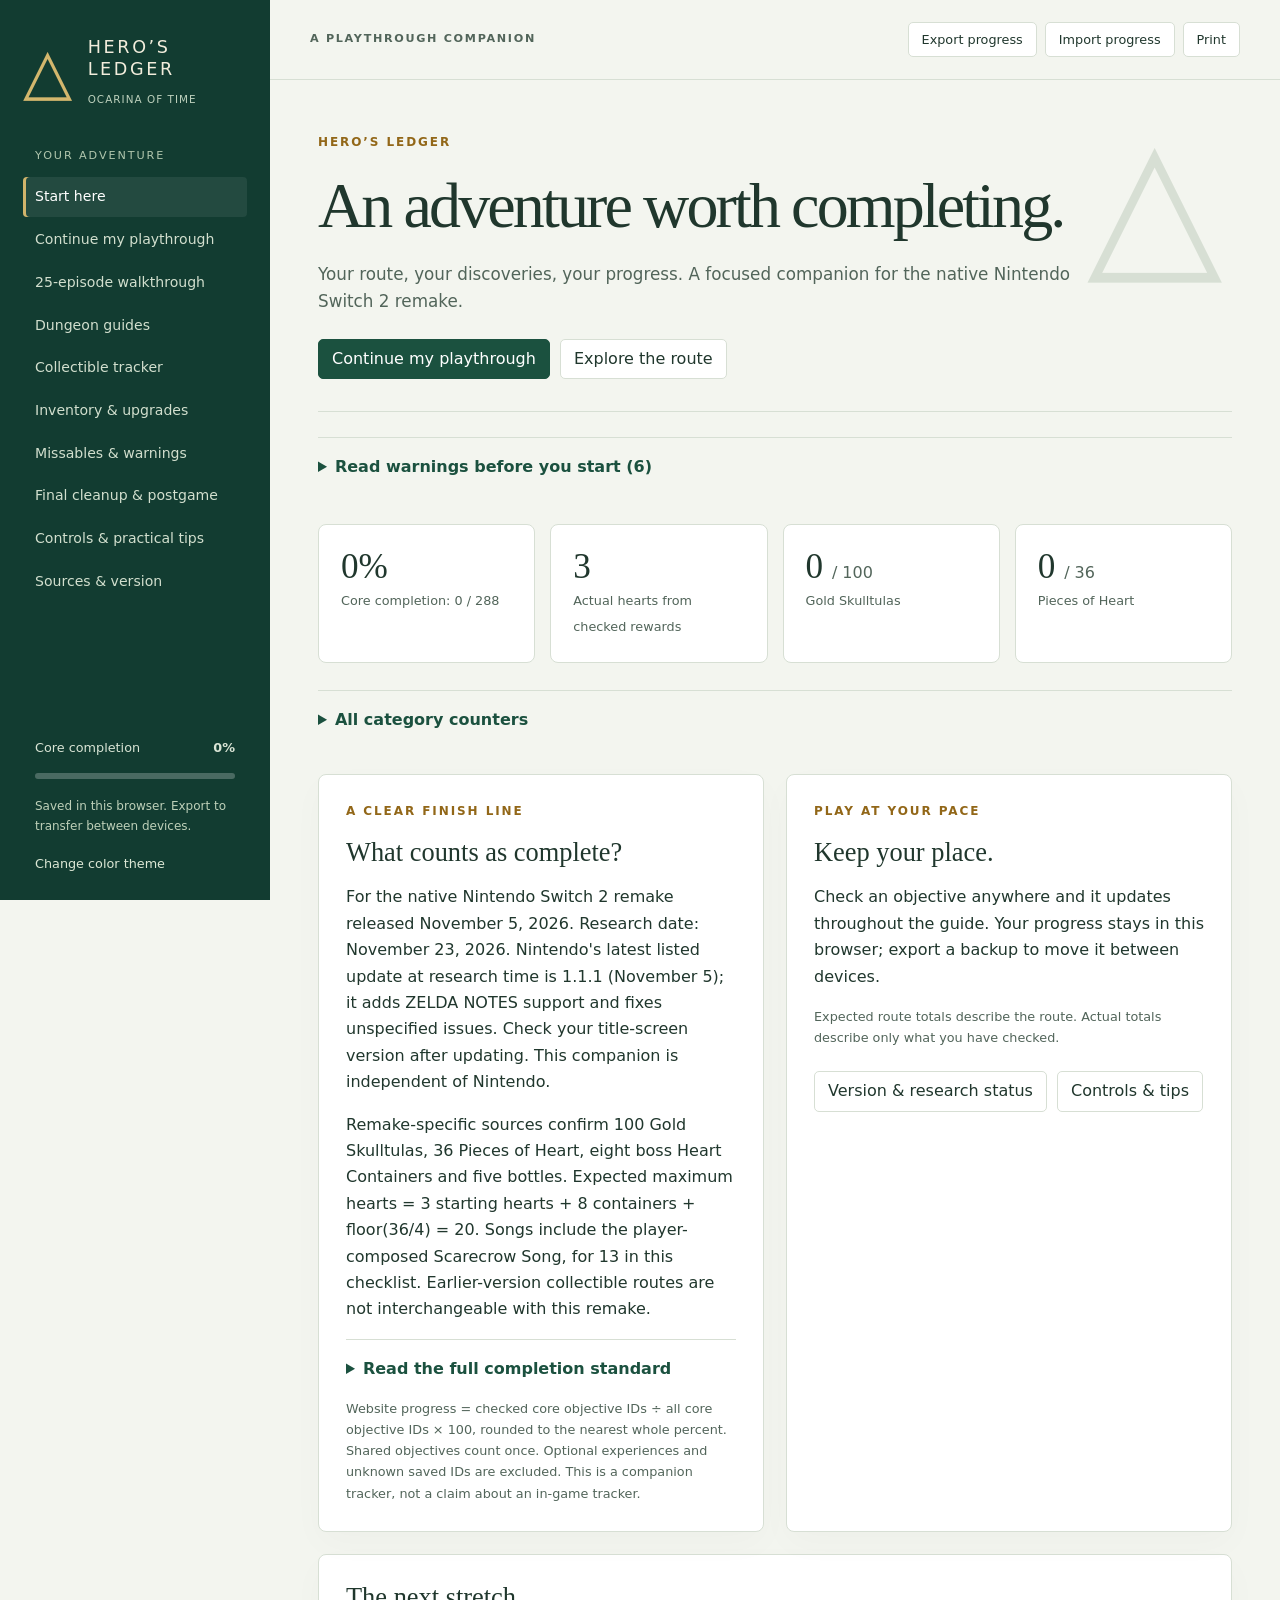
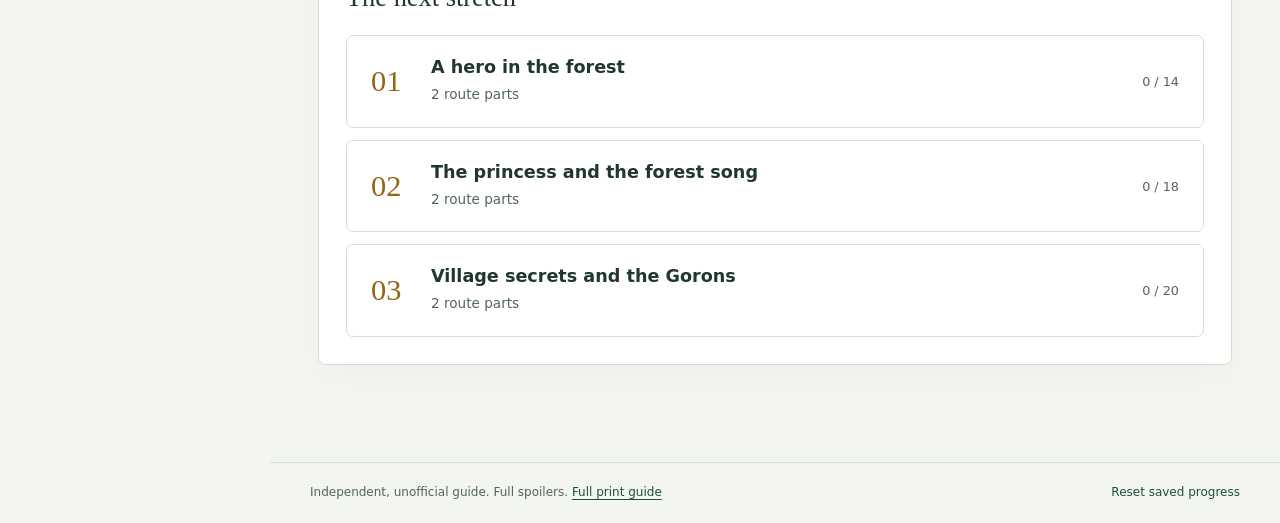
==== site/index.html @ 4633fe80 "initial sendoff" ====
<!doctype html><html lang="en"><head><meta charset="utf-8"><meta name="viewport" content="width=device-width,initial-scale=1"><link rel="icon" href="data:image/svg+xml,%3Csvg xmlns=%27http://www.w3.org/2000/svg%27 viewBox=%270 0 40 40%27%3E%3Crect width=%2740%27 height=%2740%27 rx=%278%27 fill=%27%23123c31%27/%3E%3Cpath d=%27M20 8 34 32H6Z%27 fill=%27%23d3b76d%27/%3E%3C/svg%3E"><meta name="theme-color" content="#123c31"><title>Hero’s Ledger</title><meta name="description" content="A private, browser-saved Ocarina of Time playthrough companion."><link rel="stylesheet" href="./styles.css"><script defer src="./data.js"></script><script defer src="./app.js"></script></head><body><a class="skip" href="#main">Skip to content</a><aside id="sidebar"><a class="brand" href="#start"><span aria-hidden="true">△</span><div>HERO’S<br><b>LEDGER</b><small>OCARINA OF TIME</small></div></a><p class="nav-label">YOUR ADVENTURE</p><nav id="navigation" aria-label="Guide"><a href="#start">Start here</a><a href="#continue">Continue my playthrough</a><a href="#route">25-episode walkthrough</a><a href="#dungeons">Dungeon guides</a><a href="#collectibles">Collectible tracker</a><a href="#inventory">Inventory & upgrades</a><a href="#warnings">Missables & warnings</a><a href="#cleanup">Final cleanup & postgame</a><a href="#controls">Controls & practical tips</a><a href="#sources">Sources & version</a></nav><div class="side-bottom"><div class="progress-label"><span>Core completion</span><strong id="percent">—</strong></div><progress id="progress" value="0" max="100">0%</progress><p class="small">Saved in this browser. Export to transfer between devices.</p><button id="theme">Change color theme</button></div></aside><div class="shell"><header><button id="menu" aria-expanded="false" aria-controls="sidebar">☰ Menu</button><span class="edition">A PLAYTHROUGH COMPANION</span><div class="tools"><button id="export">Export progress</button><button id="import-trigger" type="button">Import progress</button><input id="import" type="file" accept="application/json,.json" hidden><button id="print">Print</button></div></header><div id="notice" role="status" aria-live="polite"></div><main id="main" tabindex="-1"></main><footer><span>Independent, unofficial guide. Full spoilers. <a href="./print.html">Full print guide</a></span><button id="reset" class="text-button">Reset saved progress</button></footer></div></body></html>
---- site/styles.css ----
:root{--bg:#f3f5ef;--panel:#fff;--ink:#20372d;--muted:#52655a;--line:#d7dfd4;--green:#1b513f;--pale:#e7eee3;--gold:#926718;--warning:#fff3d6;color-scheme:light}*{box-sizing:border-box}body{margin:0;background:var(--bg);color:var(--ink);font:16px/1.65 system-ui,-apple-system,"Segoe UI",sans-serif}body.dark{--bg:#14221c;--panel:#1d2d25;--ink:#eef3e9;--muted:#bbccbd;--line:#3b5142;--green:#b9d5ac;--pale:#2a3d2f;--gold:#d4b779;--warning:#463a20;color-scheme:dark}a{color:var(--green);text-underline-offset:3px}button,.button,input,select{font:inherit}button,.button{display:inline-flex;align-items:center;justify-content:center;cursor:pointer;padding:8px 13px;border:1px solid var(--line);border-radius:5px;background:var(--panel);color:var(--ink);text-decoration:none;line-height:1.4}button:hover,.button:hover{background:var(--pale);border-color:var(--green)}:focus-visible{outline:3px solid #bb8c2d;outline-offset:4px}h1,h2,h3,p{margin:0 0 1rem}h1,h2,h3{line-height:1.2}h1,h2{font-family:Georgia,serif;font-weight:400}h1{font-size:clamp(2.5rem,5vw,4.4rem);letter-spacing:-.045em;max-width:850px}h2{font-size:1.9rem}h3{font-size:1.1rem}p:last-child{margin-bottom:0}#sidebar{position:fixed;inset:0 auto 0 0;width:270px;background:#123c31;color:#d9e4d5;padding:34px 23px 24px;overflow:auto;display:flex;flex-direction:column}.brand{display:flex;align-items:center;gap:13px;color:#f2eddc;text-decoration:none;letter-spacing:.15em;line-height:1.25;font-size:1.1rem}.brand>span{font:4rem Georgia;color:#d3b76d}.brand b{font-weight:500}.brand small{display:block;font-size:.65rem;margin-top:12px;letter-spacing:.1em;color:#bed1bd}.nav-label{font-size:.7rem;letter-spacing:.17em;color:#b0c6ad;margin:38px 12px 12px}nav{display:grid;gap:3px}nav a{padding:10px 12px;color:#d2dfce;text-decoration:none;font-size:.88rem;border-radius:4px;line-height:1.4}nav a:hover,nav a.active{background:#ffffff12;color:#fff}nav a.active{box-shadow:inset 3px 0 #d1b46b}.side-bottom{margin-top:auto;padding:30px 12px 0}.side-bottom button{background:none;border:0;color:#dce7d5;padding:0;font-size:.8rem}.side-bottom p{color:#bed0b9;margin:13px 0;font-size:.75rem}.progress-label{display:flex;justify-content:space-between;font-size:.8rem}progress{width:100%;height:6px;appearance:none;border:0;border-radius:6px;overflow:hidden;background:#ffffff20}progress::-webkit-progress-bar{background:#ffffff20}progress::-webkit-progress-value{background:#d3b76d}progress::-moz-progress-bar{background:#d3b76d}.shell{margin-left:270px}header{padding:19px 40px;min-height:80px;border-bottom:1px solid var(--line);display:flex;justify-content:space-between;align-items:center;gap:15px}.edition{font-size:.7rem;letter-spacing:.15em;color:var(--muted);font-weight:700}.tools{display:flex;gap:8px}.tools button,.tools .button{font-size:.8rem}#menu{display:none}main{max-width:1320px;margin:auto;padding:48px 48px 75px;min-height:calc(100vh - 160px)}.eyebrow{font-size:.75rem;font-weight:700;letter-spacing:.16em;color:var(--gold);text-transform:uppercase;margin-bottom:15px}.intro{max-width:780px;color:var(--muted);font-size:1.05rem}.hero{padding:5px 0 32px;border-bottom:1px solid var(--line);margin-bottom:25px;position:relative}.hero:after{content:'△';font:11rem Georgia;color:var(--line);position:absolute;right:10px;top:-30px;z-index:-1}.actions{display:flex;gap:10px;flex-wrap:wrap;margin-top:23px}.primary{background:var(--green);color:var(--panel);border-color:var(--green)}.primary:hover{background:#123c31;color:white}.cards{display:grid;grid-template-columns:repeat(4,minmax(0,1fr));gap:15px;margin:27px 0}.stat{background:var(--panel);border:1px solid var(--line);border-radius:8px;padding:22px}.stat strong{display:block;font:2.2rem Georgia}.stat span{font-size:.8rem;color:var(--muted)}.stat i{font:1rem system-ui;color:var(--muted);font-style:normal}.panel{background:var(--panel);border:1px solid var(--line);border-radius:8px;padding:27px;margin:22px 0;box-shadow:0 12px 35px #17382906}.panel h2{font-size:1.65rem}.grid-two{display:grid;grid-template-columns:1fr 1fr;gap:22px}.grid-two .panel{margin:0}.muted{color:var(--muted)}.small{font-size:.8rem}.warning{background:var(--warning);border-left:3px solid #b58225;padding:17px 20px;margin:18px 0;border-radius:0 5px 5px 0}.warning strong{display:block}.route-list{display:grid;gap:12px;margin-top:22px}.route-link{display:flex;gap:20px;align-items:center;padding:21px 24px;background:var(--panel);border:1px solid var(--line);border-radius:7px;text-decoration:none}.route-link:hover{border-color:var(--green)}.route-number{font:1.9rem Georgia;color:var(--gold);min-width:40px}.route-link h3{color:var(--ink);margin-bottom:5px}.route-link p{font-size:.85rem;color:var(--muted)}.route-completion{font-size:.8rem;color:var(--muted);margin-left:auto;white-space:nowrap}.tag{display:inline-block;padding:4px 9px;background:var(--pale);color:var(--green);font-size:.75rem;border-radius:4px;margin:0 6px 5px 0}.meta-row{margin:20px 0}.steps{padding-left:25px}.steps li{padding:0 0 16px 9px}.objective{display:flex;gap:13px;padding:17px 0;border-bottom:1px solid var(--line);scroll-margin-top:24px}.objective:last-child{border-bottom:0}.objective input{width:21px;height:21px;accent-color:var(--green);flex:none;cursor:pointer;margin:3px 0 0}.objective label{display:block;font-weight:650;cursor:pointer;line-height:1.45;margin-bottom:5px}.objective p{font-size:.92rem;color:var(--muted);margin:5px 0}.identifier{font-size:.73rem;font-weight:400;color:var(--muted)}.objective a{font-size:.8rem}.objective.done label{text-decoration:line-through;color:var(--muted)}.objective.done{opacity:.75}.filters{background:var(--panel);border:1px solid var(--line);border-radius:8px;padding:19px;display:flex;gap:12px;flex-wrap:wrap;align-items:end;margin:24px 0}.filter{display:grid;gap:5px;flex:1;min-width:120px;font-size:.78rem;color:var(--muted)}.filter.search{flex:2;min-width:210px}.filter input,.filter select{width:100%;padding:10px 12px;border:1px solid var(--line);border-radius:5px;background:var(--bg);color:var(--ink);min-height:44px}.filter select{appearance:none;padding-right:25px;background-image:linear-gradient(45deg,transparent 50%,var(--muted) 50%),linear-gradient(135deg,var(--muted) 50%,transparent 50%);background-position:calc(100% - 15px) 19px,calc(100% - 10px) 19px;background-size:5px 5px;background-repeat:no-repeat}.toggle{display:flex;gap:8px;align-items:center;min-height:44px;font-size:.8rem}.toggle input{width:18px;height:18px;accent-color:var(--green)}details{border-top:1px solid var(--line);padding:16px 0}summary{cursor:pointer;font-weight:650;color:var(--green)}details p{padding-top:14px;white-space:pre-line}.expected{padding:17px 20px;background:var(--pale);border-radius:5px;margin:22px 0;font-size:.85rem}.section-nav{display:flex;justify-content:space-between;gap:15px;margin-top:30px}.section-nav a{max-width:48%}.text-button{border:0;background:none;padding:0;color:var(--green)}footer{display:flex;justify-content:space-between;gap:20px;padding:20px 40px;border-top:1px solid var(--line);font-size:.75rem;color:var(--muted)}footer button{font-size:.75rem!important}#notice:not(:empty){margin:18px 48px 0;padding:14px 18px;background:var(--pale);border:1px solid var(--line);border-radius:5px}.skip{position:fixed;top:-80px;left:20px;z-index:30;background:var(--panel);padding:12px}.skip:focus{top:10px}.empty{text-align:center;padding:35px;color:var(--muted)}.source-list li{margin-bottom:17px}.source-list p{font-size:.85rem;color:var(--muted)}.source-links{font-size:.78rem}.source-links a{margin-right:12px}.progress-line{height:4px;background:var(--line);margin:14px 0;border-radius:3px;overflow:hidden}.progress-line span{display:block;height:100%;background:var(--gold)}
main{overflow-wrap:anywhere}.objective>div{min-width:0}.stat{min-width:0}@media(max-width:1100px){#sidebar{width:235px;padding:25px 15px}.shell{margin-left:235px}main{padding:35px 28px}.edition{display:none}header{padding:18px 28px}.cards{gap:10px}.stat{padding:16px}.grid-two{grid-template-columns:1fr}.hero:after{display:none}}@media(max-width:760px){#sidebar{display:none;inset:64px 0 auto;width:auto;max-height:calc(100dvh - 64px);z-index:9;border-bottom:2px solid var(--gold);padding:20px}#sidebar.open{display:block}.brand,.nav-label,.side-bottom{display:none}nav{grid-template-columns:1fr 1fr}.shell{margin:0}header{position:sticky;top:0;z-index:10;background:var(--bg);padding:12px 16px;min-height:64px}#menu{display:inline-flex;font-size:.85rem}.tools{gap:5px}.tools button,.tools .button{font-size:.75rem;padding:8px}#print{display:none}main{padding:30px 20px 55px}h1{font-size:2.6rem}.cards{grid-template-columns:repeat(2,1fr)}.stat strong{font-size:2rem}.panel{padding:21px}.route-link{padding:17px;gap:12px}.route-number{font-size:1.5rem;min-width:28px}.route-link h3{font-size:1rem}.route-link p{font-size:.75rem}.route-completion{font-size:.7rem}.filters{padding:15px}.filter{min-width:calc(50% - 12px)}.filter.search{min-width:100%}.objective{scroll-margin-top:85px}footer{padding:20px;flex-direction:column;gap:8px}#notice:not(:empty){margin:15px 20px 0}.section-nav a{font-size:.85rem}}@media(prefers-reduced-motion:reduce){*{scroll-behavior:auto!important;transition:none!important}}@media print{body,body.dark{--bg:white;--panel:white;--ink:black;--muted:#333;--line:#ccc;--green:black;--pale:#eee;--warning:#eee;font-size:10pt}#sidebar,header,footer,.filters,.section-nav,.actions,#notice{display:none!important}.shell{margin:0}main{max-width:none;padding:0}.panel{box-shadow:none;border:0;padding:0;margin:20px 0}.hero:after{display:none}.cards{grid-template-columns:repeat(4,1fr)}.stat{padding:10px}.objective,.warning,.route-link{break-inside:avoid}.objective.done{opacity:1}details:not([open])>*:not(summary){display:block}a{color:black;text-decoration:none}h1{font-size:28pt}h2{font-size:20pt}}

.route-number{white-space:nowrap;flex:none}.route-link>div{min-width:0;flex:1}.category-summary{margin-bottom:25px}.category-summary .cards{margin-bottom:5px}
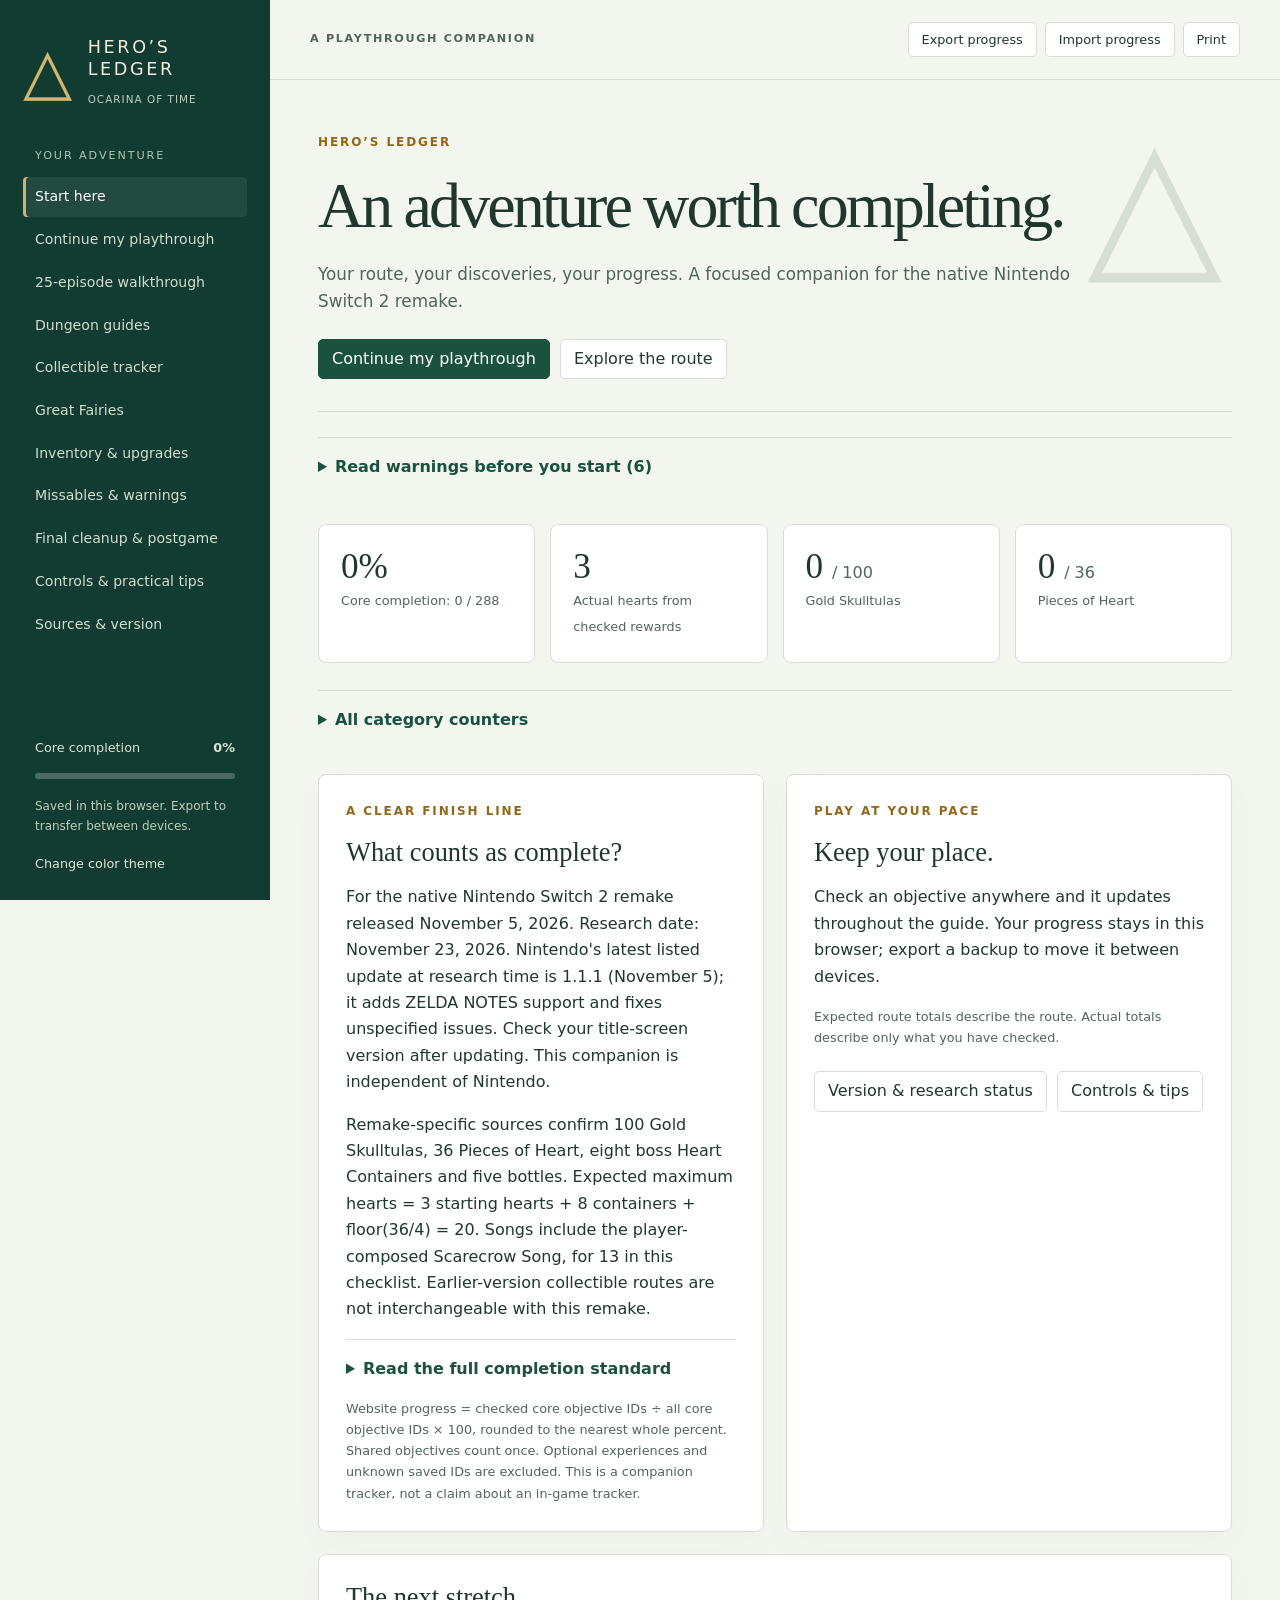
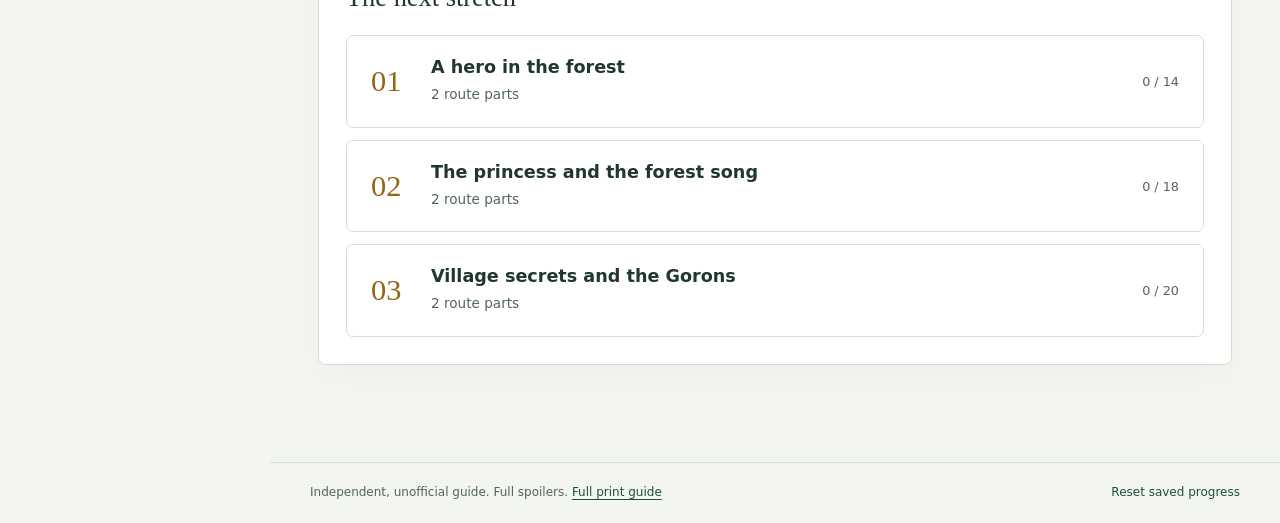
==== commit 527e98cd: "Add Great Fairy locations and Rupee costs" ====
--- a/site/index.html
+++ b/site/index.html
@@ -1 +1 @@
-<!doctype html><html lang="en"><head><meta charset="utf-8"><meta name="viewport" content="width=device-width,initial-scale=1"><link rel="icon" href="data:image/svg+xml,%3Csvg xmlns=%27http://www.w3.org/2000/svg%27 viewBox=%270 0 40 40%27%3E%3Crect width=%2740%27 height=%2740%27 rx=%278%27 fill=%27%23123c31%27/%3E%3Cpath d=%27M20 8 34 32H6Z%27 fill=%27%23d3b76d%27/%3E%3C/svg%3E"><meta name="theme-color" content="#123c31"><title>Hero’s Ledger</title><meta name="description" content="A private, browser-saved Ocarina of Time playthrough companion."><link rel="stylesheet" href="./styles.css"><script defer src="./data.js"></script><script defer src="./app.js"></script></head><body><a class="skip" href="#main">Skip to content</a><aside id="sidebar"><a class="brand" href="#start"><span aria-hidden="true">△</span><div>HERO’S<br><b>LEDGER</b><small>OCARINA OF TIME</small></div></a><p class="nav-label">YOUR ADVENTURE</p><nav id="navigation" aria-label="Guide"><a href="#start">Start here</a><a href="#continue">Continue my playthrough</a><a href="#route">25-episode walkthrough</a><a href="#dungeons">Dungeon guides</a><a href="#collectibles">Collectible tracker</a><a href="#inventory">Inventory & upgrades</a><a href="#warnings">Missables & warnings</a><a href="#cleanup">Final cleanup & postgame</a><a href="#controls">Controls & practical tips</a><a href="#sources">Sources & version</a></nav><div class="side-bottom"><div class="progress-label"><span>Core completion</span><strong id="percent">—</strong></div><progress id="progress" value="0" max="100">0%</progress><p class="small">Saved in this browser. Export to transfer between devices.</p><button id="theme">Change color theme</button></div></aside><div class="shell"><header><button id="menu" aria-expanded="false" aria-controls="sidebar">☰ Menu</button><span class="edition">A PLAYTHROUGH COMPANION</span><div class="tools"><button id="export">Export progress</button><button id="import-trigger" type="button">Import progress</button><input id="import" type="file" accept="application/json,.json" hidden><button id="print">Print</button></div></header><div id="notice" role="status" aria-live="polite"></div><main id="main" tabindex="-1"></main><footer><span>Independent, unofficial guide. Full spoilers. <a href="./print.html">Full print guide</a></span><button id="reset" class="text-button">Reset saved progress</button></footer></div></body></html>
+<!doctype html><html lang="en"><head><meta charset="utf-8"><meta name="viewport" content="width=device-width,initial-scale=1"><link rel="icon" href="data:image/svg+xml,%3Csvg xmlns=%27http://www.w3.org/2000/svg%27 viewBox=%270 0 40 40%27%3E%3Crect width=%2740%27 height=%2740%27 rx=%278%27 fill=%27%23123c31%27/%3E%3Cpath d=%27M20 8 34 32H6Z%27 fill=%27%23d3b76d%27/%3E%3C/svg%3E"><meta name="theme-color" content="#123c31"><title>Hero’s Ledger</title><meta name="description" content="A private, browser-saved Ocarina of Time playthrough companion."><link rel="stylesheet" href="./styles.css"><script defer src="./data.js"></script><script defer src="./app.js"></script></head><body><a class="skip" href="#main">Skip to content</a><aside id="sidebar"><a class="brand" href="#start"><span aria-hidden="true">△</span><div>HERO’S<br><b>LEDGER</b><small>OCARINA OF TIME</small></div></a><p class="nav-label">YOUR ADVENTURE</p><nav id="navigation" aria-label="Guide"><a href="#start">Start here</a><a href="#continue">Continue my playthrough</a><a href="#route">25-episode walkthrough</a><a href="#dungeons">Dungeon guides</a><a href="#collectibles">Collectible tracker</a><a href="#fairies">Great Fairies</a><a href="#inventory">Inventory & upgrades</a><a href="#warnings">Missables & warnings</a><a href="#cleanup">Final cleanup & postgame</a><a href="#controls">Controls & practical tips</a><a href="#sources">Sources & version</a></nav><div class="side-bottom"><div class="progress-label"><span>Core completion</span><strong id="percent">—</strong></div><progress id="progress" value="0" max="100">0%</progress><p class="small">Saved in this browser. Export to transfer between devices.</p><button id="theme">Change color theme</button></div></aside><div class="shell"><header><button id="menu" aria-expanded="false" aria-controls="sidebar">☰ Menu</button><span class="edition">A PLAYTHROUGH COMPANION</span><div class="tools"><button id="export">Export progress</button><button id="import-trigger" type="button">Import progress</button><input id="import" type="file" accept="application/json,.json" hidden><button id="print">Print</button></div></header><div id="notice" role="status" aria-live="polite"></div><main id="main" tabindex="-1"></main><footer><span>Independent, unofficial guide. Full spoilers. <a href="./print.html">Full print guide</a></span><button id="reset" class="text-button">Reset saved progress</button></footer></div></body></html>
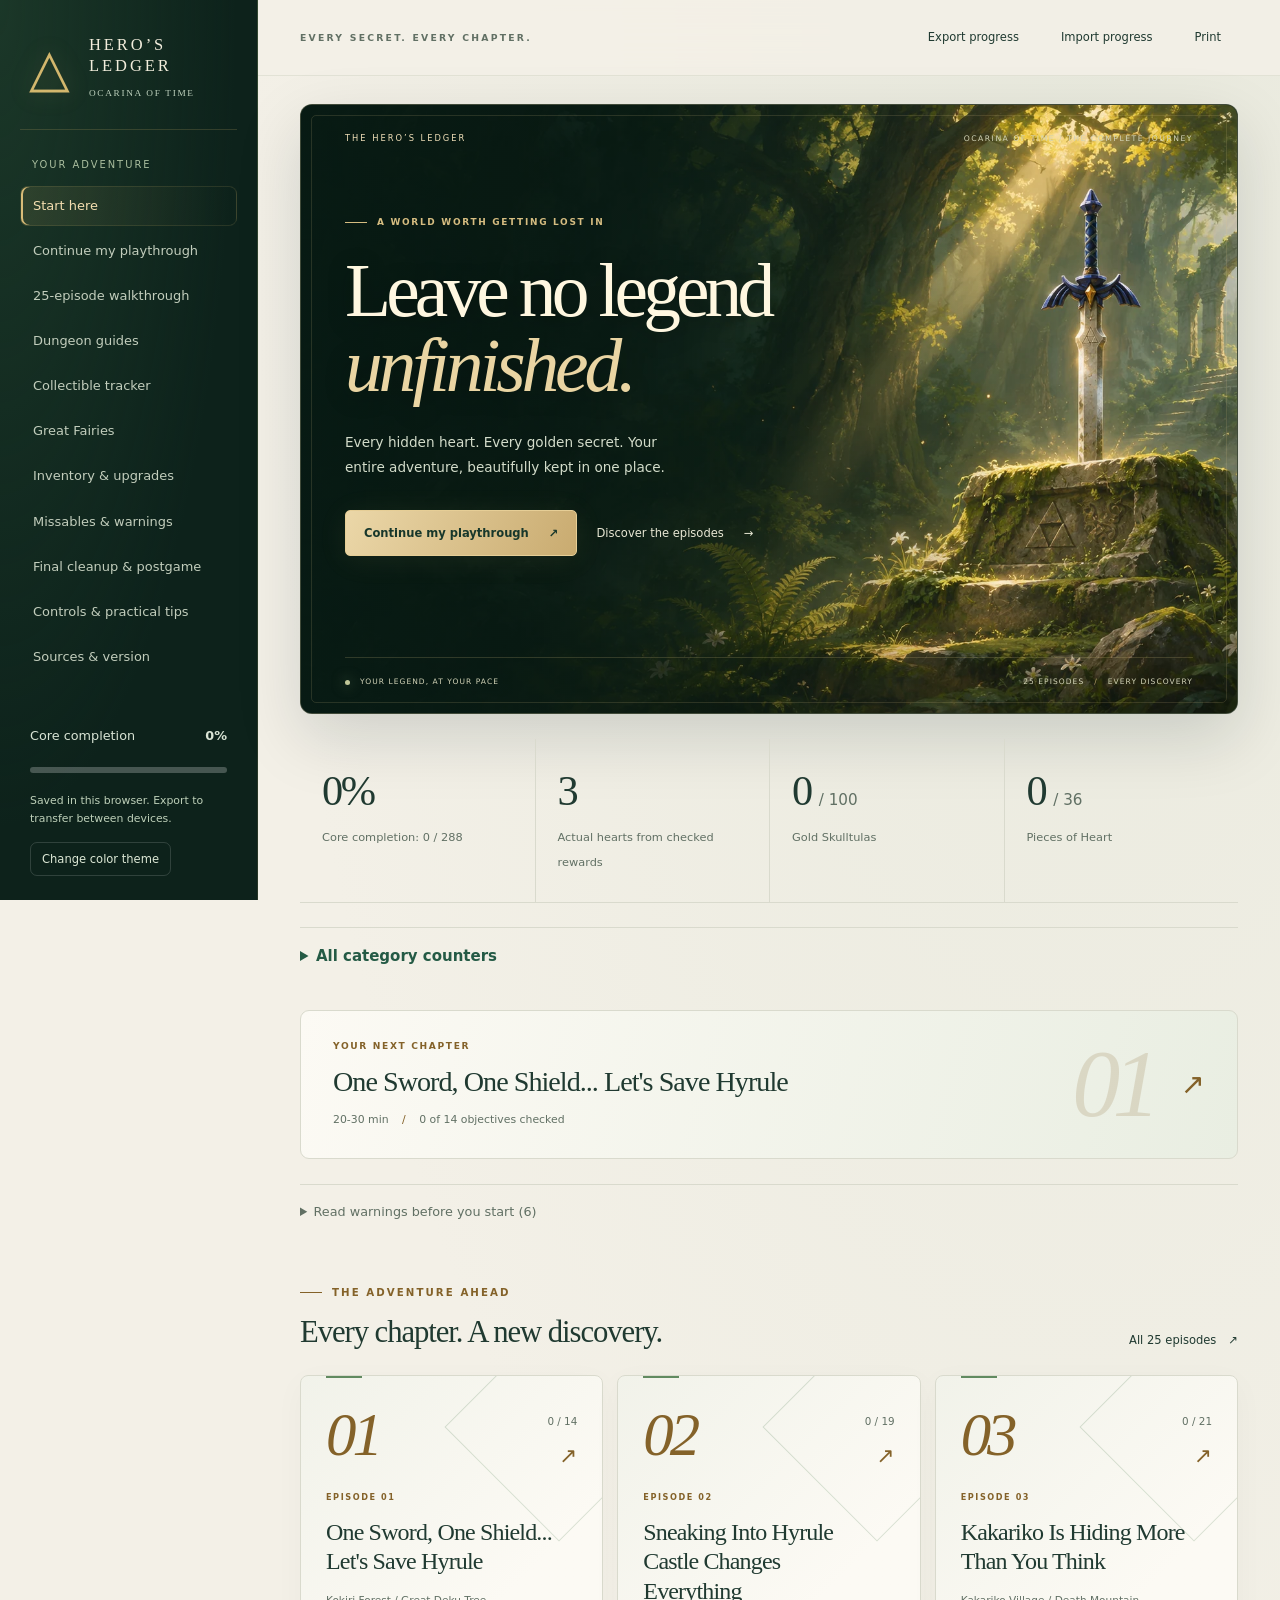
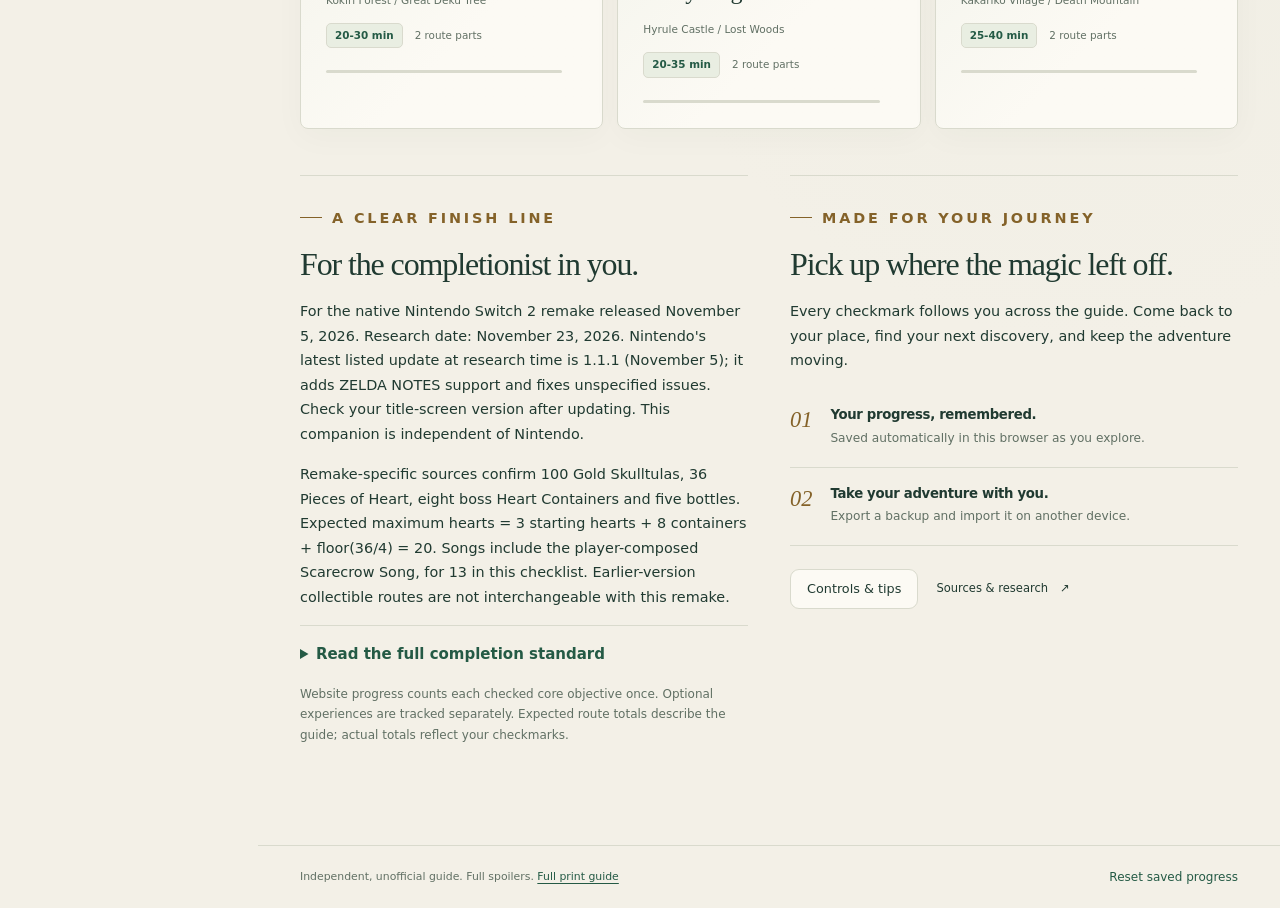
==== commit c8fec11d: "Create a cinematic forest experience and personalized chapter overview" ====
--- a/site/index.html
+++ b/site/index.html
@@ -1 +1 @@
-<!doctype html><html lang="en"><head><meta charset="utf-8"><meta name="viewport" content="width=device-width,initial-scale=1"><link rel="icon" href="data:image/svg+xml,%3Csvg xmlns=%27http://www.w3.org/2000/svg%27 viewBox=%270 0 40 40%27%3E%3Crect width=%2740%27 height=%2740%27 rx=%278%27 fill=%27%23123c31%27/%3E%3Cpath d=%27M20 8 34 32H6Z%27 fill=%27%23d3b76d%27/%3E%3C/svg%3E"><meta name="theme-color" content="#123c31"><title>Hero’s Ledger</title><meta name="description" content="A private, browser-saved Ocarina of Time playthrough companion."><link rel="stylesheet" href="./styles.css"><script defer src="./data.js"></script><script defer src="./app.js"></script></head><body><a class="skip" href="#main">Skip to content</a><aside id="sidebar"><a class="brand" href="#start"><span aria-hidden="true">△</span><div>HERO’S<br><b>LEDGER</b><small>OCARINA OF TIME</small></div></a><p class="nav-label">YOUR ADVENTURE</p><nav id="navigation" aria-label="Guide"><a href="#start">Start here</a><a href="#continue">Continue my playthrough</a><a href="#route">25-episode walkthrough</a><a href="#dungeons">Dungeon guides</a><a href="#collectibles">Collectible tracker</a><a href="#fairies">Great Fairies</a><a href="#inventory">Inventory & upgrades</a><a href="#warnings">Missables & warnings</a><a href="#cleanup">Final cleanup & postgame</a><a href="#controls">Controls & practical tips</a><a href="#sources">Sources & version</a></nav><div class="side-bottom"><div class="progress-label"><span>Core completion</span><strong id="percent">—</strong></div><progress id="progress" value="0" max="100">0%</progress><p class="small">Saved in this browser. Export to transfer between devices.</p><button id="theme">Change color theme</button></div></aside><div class="shell"><header><button id="menu" aria-expanded="false" aria-controls="sidebar">☰ Menu</button><span class="edition">A PLAYTHROUGH COMPANION</span><div class="tools"><button id="export">Export progress</button><button id="import-trigger" type="button">Import progress</button><input id="import" type="file" accept="application/json,.json" hidden><button id="print">Print</button></div></header><div id="notice" role="status" aria-live="polite"></div><main id="main" tabindex="-1"></main><footer><span>Independent, unofficial guide. Full spoilers. <a href="./print.html">Full print guide</a></span><button id="reset" class="text-button">Reset saved progress</button></footer></div></body></html>
+<!doctype html><html lang="en"><head><meta charset="utf-8"><meta name="viewport" content="width=device-width,initial-scale=1"><link rel="icon" href="data:image/svg+xml,%3Csvg xmlns=%27http://www.w3.org/2000/svg%27 viewBox=%270 0 40 40%27%3E%3Crect width=%2740%27 height=%2740%27 rx=%278%27 fill=%27%23123c31%27/%3E%3Cpath d=%27M20 8 34 32H6Z%27 fill=%27%23d3b76d%27/%3E%3C/svg%3E"><meta name="theme-color" content="#0b201b"><title>Hero’s Ledger</title><meta name="description" content="A private, browser-saved Ocarina of Time playthrough companion."><link rel="preload" as="image" href="./sacred-forest.webp"><link rel="stylesheet" href="./styles.css"><link rel="stylesheet" href="./cinematic.css"><script defer src="./data.js"></script><script defer src="./app.js"></script></head><body><a class="skip" href="#main">Skip to content</a><aside id="sidebar"><a class="brand" href="#start"><span aria-hidden="true">△</span><div>HERO’S<br><b>LEDGER</b><small>OCARINA OF TIME</small></div></a><p class="nav-label">YOUR ADVENTURE</p><nav id="navigation" aria-label="Guide"><a href="#start">Start here</a><a href="#continue">Continue my playthrough</a><a href="#route">25-episode walkthrough</a><a href="#dungeons">Dungeon guides</a><a href="#collectibles">Collectible tracker</a><a href="#fairies">Great Fairies</a><a href="#inventory">Inventory & upgrades</a><a href="#warnings">Missables & warnings</a><a href="#cleanup">Final cleanup & postgame</a><a href="#controls">Controls & practical tips</a><a href="#sources">Sources & version</a></nav><div class="side-bottom"><div class="progress-label"><span>Core completion</span><strong id="percent">—</strong></div><progress id="progress" value="0" max="100">0%</progress><p class="small">Saved in this browser. Export to transfer between devices.</p><button id="theme">Change color theme</button></div></aside><div class="shell"><header><button id="menu" aria-expanded="false" aria-controls="sidebar">☰ Menu</button><span class="edition">EVERY SECRET. EVERY CHAPTER.</span><div class="tools"><button id="export">Export progress</button><button id="import-trigger" type="button">Import progress</button><input id="import" type="file" accept="application/json,.json" hidden><button id="print">Print</button></div></header><div id="notice" role="status" aria-live="polite"></div><main id="main" tabindex="-1"></main><footer><span>Independent, unofficial guide. Full spoilers. <a href="./print.html">Full print guide</a></span><button id="reset" class="text-button">Reset saved progress</button></footer></div></body></html>
--- a/site/styles.css
+++ b/site/styles.css
@@ -2,3 +2,39 @@
 main{overflow-wrap:anywhere}.objective>div{min-width:0}.stat{min-width:0}@media(max-width:1100px){#sidebar{width:235px;padding:25px 15px}.shell{margin-left:235px}main{padding:35px 28px}.edition{display:none}header{padding:18px 28px}.cards{gap:10px}.stat{padding:16px}.grid-two{grid-template-columns:1fr}.hero:after{display:none}}@media(max-width:760px){#sidebar{display:none;inset:64px 0 auto;width:auto;max-height:calc(100dvh - 64px);z-index:9;border-bottom:2px solid var(--gold);padding:20px}#sidebar.open{display:block}.brand,.nav-label,.side-bottom{display:none}nav{grid-template-columns:1fr 1fr}.shell{margin:0}header{position:sticky;top:0;z-index:10;background:var(--bg);padding:12px 16px;min-height:64px}#menu{display:inline-flex;font-size:.85rem}.tools{gap:5px}.tools button,.tools .button{font-size:.75rem;padding:8px}#print{display:none}main{padding:30px 20px 55px}h1{font-size:2.6rem}.cards{grid-template-columns:repeat(2,1fr)}.stat strong{font-size:2rem}.panel{padding:21px}.route-link{padding:17px;gap:12px}.route-number{font-size:1.5rem;min-width:28px}.route-link h3{font-size:1rem}.route-link p{font-size:.75rem}.route-completion{font-size:.7rem}.filters{padding:15px}.filter{min-width:calc(50% - 12px)}.filter.search{min-width:100%}.objective{scroll-margin-top:85px}footer{padding:20px;flex-direction:column;gap:8px}#notice:not(:empty){margin:15px 20px 0}.section-nav a{font-size:.85rem}}@media(prefers-reduced-motion:reduce){*{scroll-behavior:auto!important;transition:none!important}}@media print{body,body.dark{--bg:white;--panel:white;--ink:black;--muted:#333;--line:#ccc;--green:black;--pale:#eee;--warning:#eee;font-size:10pt}#sidebar,header,footer,.filters,.section-nav,.actions,#notice{display:none!important}.shell{margin:0}main{max-width:none;padding:0}.panel{box-shadow:none;border:0;padding:0;margin:20px 0}.hero:after{display:none}.cards{grid-template-columns:repeat(4,1fr)}.stat{padding:10px}.objective,.warning,.route-link{break-inside:avoid}.objective.done{opacity:1}details:not([open])>*:not(summary){display:block}a{color:black;text-decoration:none}h1{font-size:28pt}h2{font-size:20pt}}
 
 .route-number{white-space:nowrap;flex:none}.route-link>div{min-width:0;flex:1}.category-summary{margin-bottom:25px}.category-summary .cards{margin-bottom:5px}
+
+/* Episode field guide */
+.collectible-number{display:block;font-size:.85rem;color:var(--accent,#8b681b);margin:.3rem 0;font-weight:700}.location-line{border-left:3px solid #b99238;padding:.4rem .75rem;background:rgba(185,146,56,.08)}.episode-plan ul{padding-left:1.4rem}.episode-plan li{margin:.65rem 0;line-height:1.65}.episode-plan h3{margin-top:1.6rem}
+
+.episode-time{border:2px solid var(--gold);border-radius:8px;background:var(--pale);padding:22px;margin:22px 0}.episode-time>span{display:block;font-size:.75rem;font-weight:700;letter-spacing:.08em;color:var(--muted)}.episode-time>strong{display:block;font-size:2rem;line-height:1.3;margin:.4rem 0;color:var(--green)}.episode-time-badge{display:inline-block;padding:5px 10px;border:1px solid var(--gold);border-radius:5px;background:var(--pale);color:var(--green)!important;font-weight:700}
+/* Emerald field journal — presentation layer */
+:root{--bg:#f5f2e9;--panel:#fffdf7;--ink:#193c32;--muted:#5c6e62;--line:#dedfd2;--green:#245a45;--pale:#e9eee2;--gold:#87611d;--warning:#f7edcf;--shadow:0 8px 32px #17382908}
+body{background-image:radial-gradient(ellipse at 85% 0,#d8dfce66,transparent 55%);font-size:15px;line-height:1.7}
+body.dark{--bg:#0e1d19;--panel:#172b24;--ink:#f0eee1;--muted:#b3c3b5;--line:#30473b;--green:#b5d3b1;--pale:#213b2d;--gold:#dfc17f;--warning:#3b3420;--shadow:0 12px 38px #0002}
+button,.button{border-radius:9px;padding:10px 16px;transition:background .18s,border-color .18s,transform .18s,box-shadow .18s}
+button:hover,.button:hover{box-shadow:0 4px 15px #17382912}
+h1,h2{font-family:Georgia,'Times New Roman',serif}h1{font-size:clamp(2.65rem,4.5vw,4.6rem);line-height:1.06;letter-spacing:-.055em}h2{letter-spacing:-.035em}h3{letter-spacing:-.025em}
+#sidebar{width:258px;padding:35px 20px 24px;background:radial-gradient(ellipse at 0 0,#28523c,transparent 65%),#102e26;border-right:1px solid #bca46733}
+.brand{padding:0 9px 29px;border-bottom:1px solid #d1b46b30;gap:16px;font-size:1.03rem;letter-spacing:.18em}.brand>span{font-size:3.5rem;text-shadow:0 0 25px #d3b76d40}.brand small{font-size:.58rem;letter-spacing:.18em}
+.nav-label{margin-top:27px;color:#a9bd9e;font-size:.62rem;letter-spacing:.2em}nav{gap:5px}nav a{padding:10px 12px;border:1px solid transparent;border-radius:8px;font-size:.81rem;transition:background .18s,color .18s}nav a.active{background:linear-gradient(100deg,#bca46724,#ffffff06);border-color:#d1b46b22;box-shadow:inset 2px 0 #d9bc78;color:#fff3d0}nav a:hover{background:#ffffff0c}
+.side-bottom{padding:24px 10px 0}.side-bottom p{font-size:.68rem}.progress-label{margin-bottom:7px}.side-bottom button{border:1px solid #ffffff25;padding:8px 11px;border-radius:7px;font-size:.72rem}
+.shell{margin-left:258px}header{min-height:76px;padding:17px 42px;background:color-mix(in srgb,var(--bg) 90%,transparent);backdrop-filter:blur(18px)}.edition{font-size:.62rem;letter-spacing:.22em}.tools button,.tools .button{font-size:.72rem;background:transparent}
+main{padding:40px 42px 70px;max-width:1400px}.eyebrow{font-size:.64rem;letter-spacing:.2em;display:flex;align-items:center;gap:10px}.eyebrow:before{content:'';width:22px;height:1px;background:currentColor;flex:none}.intro{font-size:.98rem;max-width:720px;line-height:1.8}.page-header{margin-bottom:28px}.page-header .intro{margin-top:20px}
+.hero{isolation:isolate;overflow:hidden;border:1px solid #d8bd7538;border-radius:18px;background:#102e26;color:#fff7e0;padding:52px 44px 40px;margin-bottom:25px;box-shadow:0 16px 42px #123c3119;min-height:410px}
+.hero:after{content:'';display:block;position:absolute;inset:0;z-index:-1;background:linear-gradient(90deg,#102e26 0%,#102e26ed 32%,#102e2640 75%),url('./landscape.svg') right center/cover no-repeat;opacity:1}
+.hero .page-header{max-width:570px;margin-bottom:0}.hero h1{max-width:550px;font-size:clamp(3rem,4.7vw,4.8rem)}.hero .eyebrow{color:#d6bd81;font-size:.6rem}.hero .intro{color:#c9d8c6;max-width:440px;font-size:.9rem}.hero-facts{display:flex;gap:16px;flex-wrap:wrap;margin-top:24px;color:#d3dfc9;font-size:.66rem;letter-spacing:.04em}.hero-facts span+span:before{content:'·';margin-right:16px;color:#d8bd75}.hero .actions{margin-top:27px}.hero .button{border-color:#b8c6a63d;background:#ffffff08;color:#eff2e0;font-size:.78rem;padding:12px 18px}.hero .primary{background:#dac28a;color:#17372b;border-color:#dac28a;font-weight:700}.hero .button:hover{background:#ffffff18}.hero .primary:hover{background:#ead6a6}
+.cards{gap:14px;margin:24px 0}.stat{border-radius:12px;padding:21px 23px;box-shadow:var(--shadow);position:relative;overflow:hidden}.stat:before{content:'';position:absolute;left:0;top:20px;bottom:20px;width:2px;background:var(--gold);opacity:.65}.stat strong{font-size:2.5rem;line-height:1.2;letter-spacing:-.06em;margin-bottom:7px}.stat span{font-size:.71rem}.stat i{font-size:.95rem;letter-spacing:0}
+.panel{padding:28px;border-radius:13px;box-shadow:var(--shadow)}.panel h2{font-size:1.75rem}.grid-two{gap:20px}.panel p{font-size:.9rem}.panel .small{font-size:.75rem}.actions .button{font-size:.8rem}.global-warnings{font-size:.8rem;margin-bottom:20px}.global-warnings summary{color:var(--muted);font-weight:500}.warning{border-radius:0 9px 9px 0;font-size:.85rem;line-height:1.75}.warning strong{font-size:.72rem;letter-spacing:.04em;margin-bottom:5px}
+.route-list{gap:14px}.route-link{border-radius:12px;box-shadow:var(--shadow);transition:transform .2s,border-color .2s,box-shadow .2s}.route-link:hover{transform:translateY(-3px);border-color:var(--gold);box-shadow:0 12px 28px #17382912}.route-number{font-size:2.1rem;letter-spacing:-.07em}.route-link h3{font-size:1.08rem;line-height:1.4}.route-link p{font-size:.76rem}.route-completion{font-variant-numeric:tabular-nums;font-size:.7rem}
+.episode-card{position:relative;align-items:flex-start;gap:18px;padding:26px}.episode-card>.route-number{display:flex;align-items:center;justify-content:center;width:48px;min-width:48px;height:56px;border:1px solid var(--line);border-radius:8px;background:var(--pale);font-size:1.7rem}.chapter-label{display:block;font-size:.57rem;font-weight:750;letter-spacing:.18em;color:var(--gold);margin:0 0 9px}.episode-card h3{font-size:1.1rem;margin-bottom:8px;max-width:480px}.episode-card .episode-region{font-size:.72rem;line-height:1.6;margin-bottom:14px}.episode-card-meta{display:flex;gap:12px;flex-wrap:wrap;align-items:center;font-size:.65rem;color:var(--muted)}.episode-time-badge{font-size:.65rem;padding:3px 8px;border-radius:5px;border:1px solid var(--line);background:var(--pale);font-weight:600;white-space:nowrap}.episode-card .route-completion{min-width:42px;text-align:right;font-size:.65rem;padding-top:2px}.card-arrow{display:block;font-size:1.35rem;color:var(--gold);margin-top:13px;transition:transform .2s}.episode-card:hover .card-arrow{transform:translate(2px,-2px)}.episode-progress{height:3px;border-radius:3px;background:var(--line);margin-top:18px;overflow:hidden}.episode-progress span{display:block;height:100%;background:var(--gold)}
+main[data-view="route"]>.route-list{grid-template-columns:repeat(2,minmax(0,1fr))}main[data-view="route"] .episode-card{height:100%}
+.filters{border-radius:12px;box-shadow:var(--shadow);padding:20px;gap:14px}.filter{font-size:.68rem;letter-spacing:.02em}.filter input,.filter select{border-radius:7px;font-size:.82rem;background:var(--bg)}.toggle{font-size:.72rem}.tag{border-radius:5px;font-size:.66rem;letter-spacing:.015em;padding:5px 10px}.expected{border:1px solid var(--line);border-radius:9px;font-size:.78rem;padding:18px 22px}.episode-time{border:1px solid var(--line);border-left:3px solid var(--gold);border-radius:10px;padding:24px;background:linear-gradient(110deg,var(--pale),var(--panel))}.episode-time>strong{font-family:Georgia,serif;font-weight:400;font-size:2.4rem;letter-spacing:-.04em}.episode-time>span{font-size:.6rem;letter-spacing:.16em}.episode-time p{font-size:.8rem}
+.objective{padding:21px 2px;gap:15px}.objective label{font-size:.93rem}.objective p{font-size:.84rem;line-height:1.8}.objective input{width:20px;height:20px;margin-top:3px}.collectible-number{color:var(--gold);font-size:.73rem}.location-line{border-radius:0 5px 5px 0}.source-links a{font-size:.72rem}.steps li::marker{color:var(--gold);font-weight:700}.steps li{font-size:.92rem;padding-left:12px;padding-bottom:20px}.identifier{font-size:.65rem}.section-nav a{font-size:.78rem}footer{font-size:.68rem;padding:22px 42px}.progress-line{height:3px}.small{font-size:.76rem}
+@media(min-width:1600px){.hero{min-height:450px;padding-top:60px}.hero:after{background-position:right center;background-size:cover}.hero .page-header{max-width:610px}}
+@media(max-width:1200px){main[data-view="route"]>.route-list{grid-template-columns:1fr}.hero{padding:40px 30px}.hero .page-header{max-width:470px}.hero:after{background-image:linear-gradient(90deg,#102e26 0%,#102e26e8 38%,#102e2640 100%),url('./landscape.svg')}}
+@media(max-width:1100px){#sidebar{width:230px;padding:26px 14px}.shell{margin-left:230px}main{padding:30px 26px 60px}header{padding:16px 26px}.hero h1{font-size:3.5rem}.hero .intro{max-width:360px}.stat{padding:20px 16px}.stat strong{font-size:2.2rem}}
+@media(max-width:760px){#sidebar{width:auto;padding:20px;top:68px;background:#102e26}.shell{margin:0}header{min-height:68px;padding:12px 16px}.tools button,.tools .button{font-size:.68rem;padding:9px}main{padding:24px 16px 45px}.hero{padding:32px 24px 180px;border-radius:13px;min-height:0}.hero:after{background-image:linear-gradient(180deg,#102e26 15%,#102e26df 43%,#102e2600 82%),url('./landscape.svg');background-size:cover;background-position:center,bottom right}.hero h1{font-size:3.3rem;max-width:330px}.hero .eyebrow{font-size:.52rem;letter-spacing:.14em}.hero .intro{font-size:.85rem;max-width:350px}.hero-facts{gap:8px 12px;font-size:.6rem}.hero-facts span+span:before{margin-right:12px}.hero .actions{gap:8px;flex-direction:column;align-items:flex-start}.hero .button{font-size:.74rem;padding:11px 15px}.cards{gap:10px}.stat{padding:19px}.stat strong{font-size:2.15rem}.stat span{font-size:.65rem}.panel{padding:22px;border-radius:11px}.grid-two{gap:14px}.page-header h1{font-size:2.65rem}.page-header .intro{font-size:.88rem}.hero .page-header h1{font-size:3.3rem}.episode-card{gap:12px;padding:20px 15px}.episode-card>.route-number{width:34px;min-width:34px;height:43px;font-size:1.3rem}.episode-card h3{font-size:.97rem}.episode-card .route-completion{min-width:34px;font-size:.6rem}.chapter-label{font-size:.52rem}.episode-card .episode-region{font-size:.65rem}.episode-card-meta{font-size:.6rem;gap:8px}.episode-time-badge{font-size:.6rem}.card-arrow{font-size:1.15rem}.filters{padding:16px}.objective p{font-size:.82rem}.section-nav{gap:10px}.section-nav a{padding:10px;font-size:.72rem}footer{padding:20px 16px}.brand{padding-bottom:20px}nav a{font-size:.78rem;padding:11px}.episode-time>strong{font-size:2rem}}
+@media(prefers-reduced-motion:reduce){.route-link:hover,.episode-card:hover .card-arrow{transform:none}}
+@media print{body,body.dark{background:white;--shadow:none}main{padding:0}.hero{background:white;color:black;padding:0;min-height:0;border:0;box-shadow:none}.hero:after,.hero-facts,.card-arrow{display:none}.hero .eyebrow,.hero .intro{color:#333}.hero h1,.hero .page-header h1{font-size:28pt}.stat:before{display:none}.route-link,.stat,.filters{box-shadow:none}.route-list,main[data-view="route"]>.route-list{grid-template-columns:1fr}.episode-card{padding:12px;border-radius:0}.episode-card>.route-number{border:0}.episode-progress{display:none}.episode-time{background:white}}
+body.dark{background-image:radial-gradient(ellipse at 85% 0,#304d342b,transparent 55%)}
+@media print{body.dark{background-image:none}}
--- a/site/cinematic.css
+++ b/site/cinematic.css
@@ -0,0 +1,254 @@
+﻿/* Cinematic edition: atmosphere on the overview, clarity in the field notes. */
+:root {
+  --bg: #f3f0e7;
+  --panel: #fcfaf4;
+  --ink: #203a31;
+  --muted: #617064;
+  --line: #d9dacd;
+  --gold: #846229;
+}
+body.dark {
+  --bg: #0b1512;
+  --panel: #121f1a;
+  --ink: #f0eddf;
+  --muted: #aabaad;
+  --line: #2c3930;
+  --green: #c7d9ba;
+  --pale: #1c2b22;
+  --gold: #d4b77b;
+  background-image: radial-gradient(ellipse at top right, #35462c23, transparent 55%);
+}
+#sidebar {
+  background: radial-gradient(ellipse at 0 0, #24453199, transparent 65%), #0d221b;
+  border-right-color: #c4ad6b24;
+}
+.brand { font-family: Georgia, serif; }
+.brand > span { font-size: 3.3rem; }
+nav a { color: #c2cdbc; }
+nav a.active { color: #f4deb0; background: linear-gradient(90deg, #d1b46b20, transparent); }
+header { border-bottom-color: color-mix(in srgb, var(--line) 65%, transparent); }
+.edition { letter-spacing: .24em; font-size: .58rem; }
+.tools button { border-color: transparent; }
+.tools button:hover { border-color: var(--line); }
+main { padding-top: 28px; }
+.hero-cinematic {
+  min-height: 610px;
+  padding: 26px 44px 24px;
+  display: flex;
+  flex-direction: column;
+  border-radius: 12px;
+  border-color: #d9c49440;
+  background: #0c211b;
+  box-shadow: 0 24px 65px #071e2325;
+}
+.hero-cinematic::after {
+  background-image: linear-gradient(90deg, #081c15c9, #081c1566 45%, #081c1500 75%), url('./sacred-forest.webp');
+  background-position: center;
+  background-size: cover;
+}
+.hero-cinematic::before {
+  content: '';
+  pointer-events: none;
+  position: absolute;
+  inset: 10px;
+  border: 1px solid #e0c88b26;
+  border-radius: 5px;
+}
+.hero-topline, .hero-bottomline {
+  display: flex;
+  align-items: center;
+  justify-content: space-between;
+  gap: 16px;
+  position: relative;
+  font-size: .52rem;
+  letter-spacing: .18em;
+  color: #d3d4b8;
+}
+.hero-edition { color: #f0dfb8; letter-spacing: .24em; }
+.hero-volume { font-size: .48rem; }
+.hero-body { padding: 70px 0 62px; position: relative; }
+.hero-body .eyebrow { font-size: .56rem; letter-spacing: .19em; margin-bottom: 24px; }
+.hero-cinematic .hero-body h1 {
+  max-width: 650px;
+  font-size: clamp(3.7rem, 5.9vw, 6.4rem);
+  font-weight: 400;
+  line-height: .99;
+  letter-spacing: -.065em;
+  text-shadow: 0 4px 25px #03150b55;
+}
+.hero-cinematic h1 em {
+  font-weight: 400;
+  color: #ead5a3;
+  letter-spacing: -.055em;
+}
+.hero-cinematic .intro { max-width: 330px; line-height: 1.85; font-size: .85rem; margin-top: 26px; color: #d3dcca; }
+.hero-cinematic .actions { margin-top: 30px; gap: 18px; align-items: center; }
+.hero-cinematic .button { border-radius: 5px; padding: 14px 18px; font-size: .72rem; gap: 20px; }
+.hero-cinematic .primary { background: linear-gradient(115deg, #ebd7a8, #c9ab70); border-color: #e6ce96; box-shadow: 0 4px 30px #e8cb7514; }
+.hero-cinematic .primary:hover { background: #f0dfb7; box-shadow: 0 4px 28px #e8cb7530; transform: translateY(-2px); }
+.hero-cinematic .hero-secondary { background: transparent; border-color: transparent; padding-left: 0; color: #e7e6d3; }
+.hero-cinematic .hero-secondary:hover { background: transparent; color: #f6dfaa; box-shadow: none; }
+.hero-bottomline { margin-top: auto; padding-top: 18px; border-top: 1px solid #e0c88b30; font-size: .47rem; letter-spacing: .14em; }
+.hero-bottomline > span { display: inline-flex; gap: 10px; align-items: center; }
+.hero-bottomline b { font-weight: 400; color: #bba570; }
+.live-dot { width: 5px; height: 5px; background: #c2c899; border-radius: 50%; box-shadow: 0 0 14px #c9d6a890; }
+main[data-view='start'] > .cards { margin: 0 0 24px; gap: 0; border-bottom: 1px solid var(--line); }
+main[data-view='start'] > .cards .stat { border: 0; border-radius: 0; background: none; box-shadow: none; padding: 27px 22px; }
+main[data-view='start'] > .cards .stat + .stat { border-left: 1px solid var(--line); }
+main[data-view='start'] > .cards .stat::before { display: none; }
+main[data-view='start'] > .cards .stat strong { font-size: 2.65rem; }
+.featured-episode {
+  display: flex;
+  align-items: center;
+  position: relative;
+  gap: 28px;
+  padding: 28px 32px;
+  margin: 0 0 25px;
+  color: var(--ink);
+  background: linear-gradient(105deg, var(--panel), var(--pale));
+  border: 1px solid var(--line);
+  border-radius: 9px;
+  text-decoration: none;
+  overflow: hidden;
+  transition: border-color .2s, box-shadow .2s;
+}
+.featured-episode:hover { border-color: var(--gold); box-shadow: 0 10px 28px #102b2510; }
+.featured-copy { flex: 1; position: relative; z-index: 1; }
+.featured-copy h2 { font-size: clamp(1.45rem, 2.2vw, 2rem); max-width: 630px; margin-bottom: 12px; line-height: 1.25; }
+.featured-copy p { font-size: .68rem; color: var(--muted); }
+.featured-copy p > span { margin: 0 10px; color: var(--gold); }
+.featured-number { font: italic 6rem/.8 Georgia,serif; color: var(--gold); opacity: .17; letter-spacing: -.08em; }
+.featured-arrow { font-size: 1.8rem; color: var(--gold); }
+.chapter-preview { margin: 46px 0; }
+.section-heading { display: flex; align-items: flex-end; justify-content: space-between; gap: 24px; margin-bottom: 24px; }
+.section-heading .eyebrow { margin-bottom: 12px; }
+.section-heading h2 { font-size: clamp(1.7rem, 2.4vw, 2.4rem); margin: 0; }
+.text-link { display: inline-flex; align-items: center; gap: 12px; font-size: .72rem; color: var(--ink); text-decoration: none; white-space: nowrap; }
+.text-link:hover { color: var(--gold); text-decoration: underline; }
+.chapter-preview > .route-list { grid-template-columns: repeat(3, minmax(0, 1fr)); }
+.episode-card {
+  --chapter-color: #618a60;
+  display: grid;
+  grid-template-columns: 1fr auto;
+  gap: 0 15px;
+  align-content: start;
+  padding: 25px;
+  border-radius: 8px;
+  overflow: hidden;
+  position: relative;
+  background: linear-gradient(135deg, color-mix(in srgb, var(--chapter-color) 7%, var(--panel)), var(--panel) 65%);
+}
+.episode-card[data-chapter='1'] { --chapter-color: #6a8c9c; }
+.episode-card[data-chapter='2'] { --chapter-color: #aa7451; }
+.episode-card[data-chapter='3'] { --chapter-color: #92806a; }
+.episode-card[data-chapter='4'] { --chapter-color: #9d7b9d; }
+.episode-card::before {
+  content: '';
+  position: absolute;
+  right: -38px;
+  top: -30px;
+  width: 160px;
+  height: 160px;
+  border: 1px solid color-mix(in srgb, var(--chapter-color) 24%, transparent);
+  transform: rotate(45deg);
+  pointer-events: none;
+}
+.episode-card::after { content: ''; position: absolute; top: 0; left: 25px; width: 36px; height: 2px; background: var(--chapter-color); }
+.episode-card > .route-number {
+  grid-column: 1 / -1;
+  display: block;
+  border: 0;
+  width: auto;
+  height: auto;
+  background: none;
+  font: italic 3.8rem/1 Georgia, serif;
+  color: var(--gold);
+  margin: 4px 0 26px;
+  letter-spacing: -.065em;
+}
+.episode-card > div { position: relative; z-index: 1; }
+.episode-card .chapter-label { font-size: .51rem; letter-spacing: .19em; margin-bottom: 13px; }
+.episode-card h3 { font: 400 1.5rem/1.22 Georgia,serif; letter-spacing: -.035em; margin-bottom: 15px; }
+.episode-card .episode-region { font-size: .66rem; }
+.episode-card .route-completion { position: absolute; top: 35px; right: 25px; }
+.episode-card .card-arrow { margin-top: 8px; }
+.episode-card .episode-progress { margin-top: 22px; }
+.episode-card:hover { box-shadow: 0 18px 40px #0d302218; transform: translateY(-5px); }
+.journal-notes .panel { background: transparent; box-shadow: none; border: 0; border-top: 1px solid var(--line); border-radius: 0; padding: 30px 0; }
+.journal-notes { gap: 42px; }
+.journal-notes .panel h2 { font-size: 2rem; }
+.journal-feature { display: flex; align-items: flex-start; gap: 18px; padding: 18px 0; border-bottom: 1px solid var(--line); }
+.journal-feature > span { font: italic 1.4rem Georgia,serif; color: var(--gold); }
+.journal-feature h3 { font-size: .83rem; margin: 0 0 5px; }
+.journal-feature p { color: var(--muted); font-size: .76rem; }
+.journal-notes .actions { align-items: center; gap: 18px; }
+body.dark .panel, body.dark .filters { box-shadow: 0 10px 30px #00000010; }
+body.dark .journal-notes .panel { box-shadow: none; }
+@media (max-width: 1200px) {
+  .hero-cinematic { padding: 26px 30px 22px; min-height: 570px; }
+  .hero-cinematic .hero-body h1 { font-size: 4.8rem; }
+  .hero-cinematic::after { background-position: 62% center; }
+  .chapter-preview > .route-list { grid-template-columns: 1fr; }
+  .chapter-preview .episode-card { grid-template-columns: 65px 1fr auto; gap: 20px; align-items: start; }
+  .chapter-preview .episode-card > .route-number { grid-column: auto; font-size: 2.8rem; margin: 0; }
+  .chapter-preview .episode-card h3 { font-size: 1.5rem; }
+  .chapter-preview .episode-card .route-completion { position: static; }
+}
+@media (max-width: 760px) {
+  main { padding-top: 16px; }
+  .hero-cinematic { min-height: 650px; padding: 25px 24px 22px; }
+  .hero-cinematic::after { background-image: linear-gradient(180deg, #081c1580, #081c1599 40%, #081c1500 80%, #081c15b0), url('./sacred-forest.webp'); background-position: center, 80% center; }
+  .hero-volume { display: none; }
+  .hero-edition { font-size: .48rem; }
+  .hero-body { padding: 53px 0 90px; }
+  .hero-cinematic .hero-body h1 { font-size: clamp(3rem, 12.3vw, 4.4rem); line-height: 1.02; }
+  .hero-body .eyebrow { font-size: .46rem; letter-spacing: .12em; margin-bottom: 20px; }
+  .hero-cinematic .intro { max-width: 250px; font-size: .8rem; }
+  .hero-cinematic .actions { gap: 10px; align-items: flex-start; }
+  .hero-cinematic .hero-secondary { padding: 8px 0; }
+  .hero-bottomline { font-size: .4rem; letter-spacing: .07em; gap: 10px; }
+  .hero-bottomline > span { gap: 6px; }
+  main[data-view='start'] > .cards { margin-bottom: 22px; }
+  main[data-view='start'] > .cards .stat { padding: 22px 14px; }
+  main[data-view='start'] > .cards .stat:nth-child(3) { border-left: 0; }
+  main[data-view='start'] > .cards .stat:nth-child(-n+2) { border-bottom: 1px solid var(--line); }
+  main[data-view='start'] > .cards .stat strong { font-size: 2.4rem; }
+  .featured-episode { padding: 24px 20px; gap: 10px; }
+  .featured-copy h2 { font-size: 1.5rem; }
+  .featured-number { position: absolute; right: 20px; font-size: 7rem; opacity: .07; }
+  .featured-arrow { font-size: 1.4rem; }
+  .featured-copy p { font-size: .62rem; }
+  .chapter-preview { margin: 34px 0; }
+  .section-heading { flex-direction: column; align-items: flex-start; gap: 14px; }
+  .section-heading h2 { font-size: 1.95rem; }
+  .episode-card { padding: 23px; }
+  .chapter-preview .episode-card { grid-template-columns: 40px 1fr; gap: 15px; }
+  .chapter-preview .episode-card > .route-number { font-size: 2.2rem; }
+  .chapter-preview .episode-card h3 { font-size: 1.3rem; }
+  .chapter-preview .episode-card .route-completion { grid-column: 2; display: flex; align-items: center; gap: 14px; text-align: left; }
+  .chapter-preview .episode-card .card-arrow { margin: 0; font-size: 1rem; }
+  .journal-notes { gap: 10px; }
+  .journal-notes .panel h2 { font-size: 1.9rem; }
+}
+@media (prefers-reduced-motion: no-preference) {
+  .hero-body { animation: arrive .65s ease-out both; }
+  .hero-cinematic::after { animation: reveal-forest 1.1s ease-out both; }
+  @keyframes arrive { from { opacity: 0; transform: translateY(14px); } to { opacity: 1; transform: none; } }
+  @keyframes reveal-forest { from { opacity: .5; } to { opacity: 1; } }
+}
+@media (prefers-reduced-motion: reduce) {
+  .episode-card:hover, .hero-cinematic .primary:hover { transform: none; }
+}
+@media print {
+  .hero-cinematic { display: block; min-height: 0; padding: 0; background: white; }
+  .hero-cinematic::before, .hero-topline, .hero-bottomline, .featured-episode, .featured-number { display: none; }
+  .hero-body { padding: 0; }
+  .hero-cinematic .hero-body h1 { font-size: 28pt; text-shadow: none; }
+  .hero-cinematic h1 em, .hero-cinematic .intro { color: black; }
+  .chapter-preview > .route-list { grid-template-columns: 1fr; }
+  .episode-card, .chapter-preview .episode-card { display: flex; background: white; padding: 12px; }
+  .episode-card::before, .episode-card::after { display: none; }
+  .episode-card > .route-number { font-size: 20pt; margin: 0; }
+  .episode-card .route-completion { position: static; }
+  .journal-notes .panel { padding: 12px 0; }
+}
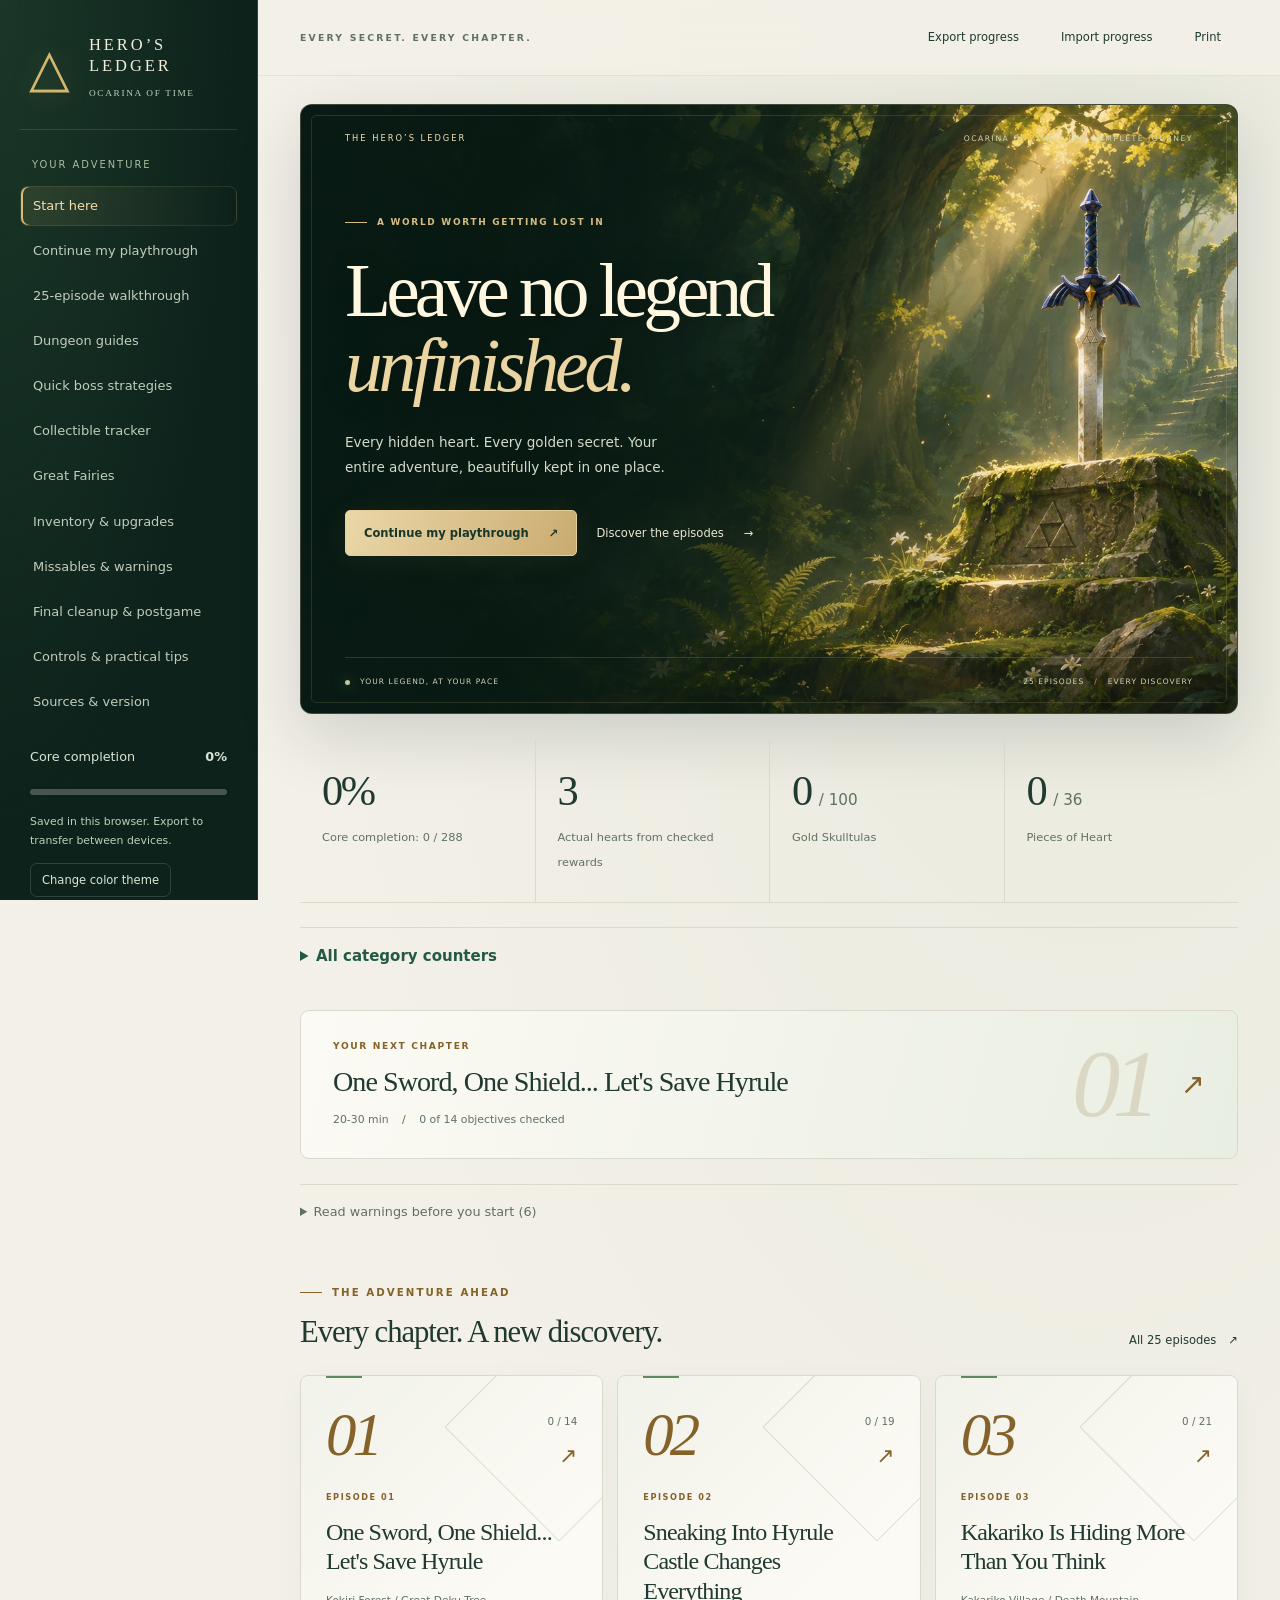
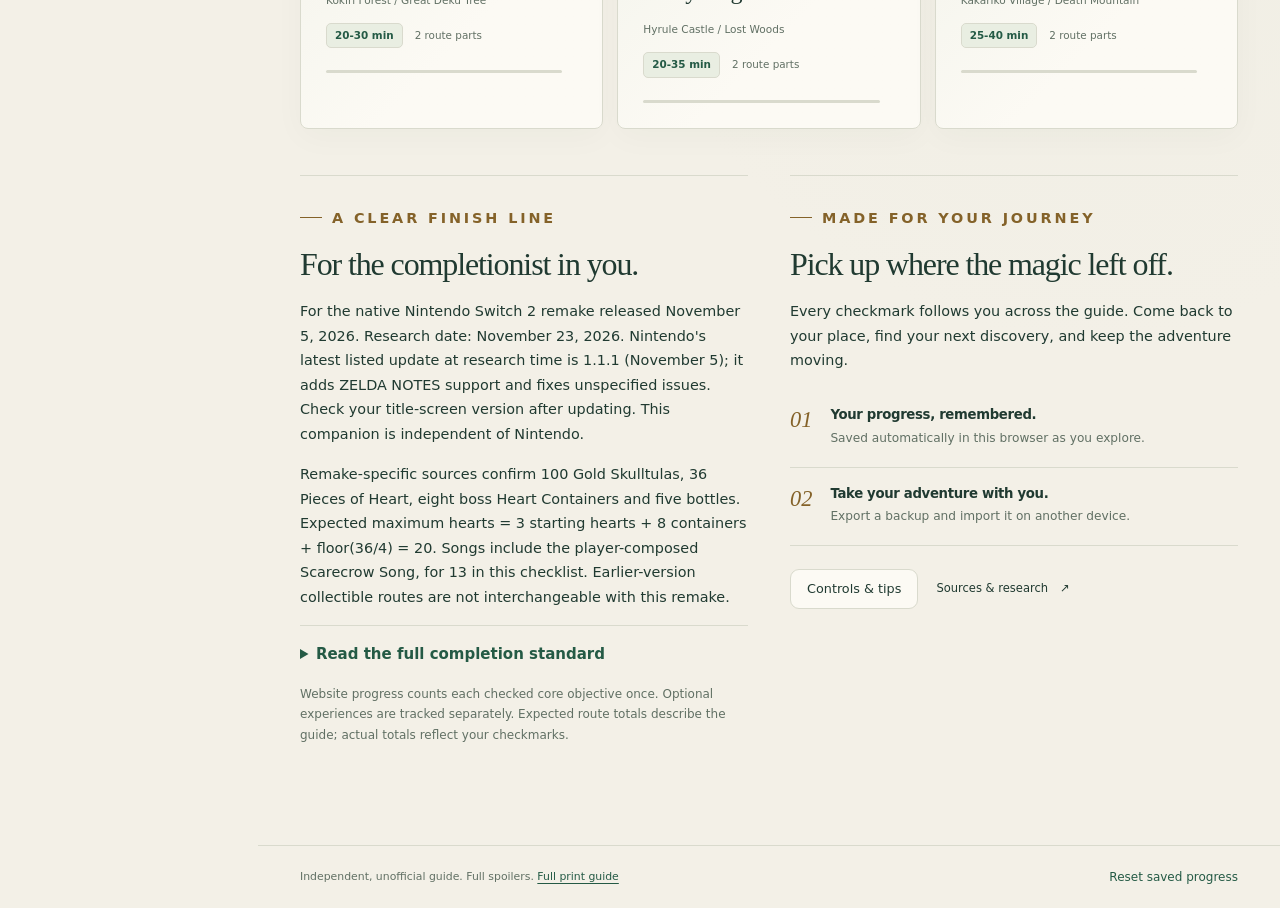
==== commit 59d1b397: "Add quick strategies for ten bosses and illustrate every guide view" ====
--- a/site/index.html
+++ b/site/index.html
@@ -1 +1 @@
-<!doctype html><html lang="en"><head><meta charset="utf-8"><meta name="viewport" content="width=device-width,initial-scale=1"><link rel="icon" href="data:image/svg+xml,%3Csvg xmlns=%27http://www.w3.org/2000/svg%27 viewBox=%270 0 40 40%27%3E%3Crect width=%2740%27 height=%2740%27 rx=%278%27 fill=%27%23123c31%27/%3E%3Cpath d=%27M20 8 34 32H6Z%27 fill=%27%23d3b76d%27/%3E%3C/svg%3E"><meta name="theme-color" content="#0b201b"><title>Hero’s Ledger</title><meta name="description" content="A private, browser-saved Ocarina of Time playthrough companion."><link rel="preload" as="image" href="./sacred-forest.webp"><link rel="stylesheet" href="./styles.css"><link rel="stylesheet" href="./cinematic.css"><script defer src="./data.js"></script><script defer src="./app.js"></script></head><body><a class="skip" href="#main">Skip to content</a><aside id="sidebar"><a class="brand" href="#start"><span aria-hidden="true">△</span><div>HERO’S<br><b>LEDGER</b><small>OCARINA OF TIME</small></div></a><p class="nav-label">YOUR ADVENTURE</p><nav id="navigation" aria-label="Guide"><a href="#start">Start here</a><a href="#continue">Continue my playthrough</a><a href="#route">25-episode walkthrough</a><a href="#dungeons">Dungeon guides</a><a href="#collectibles">Collectible tracker</a><a href="#fairies">Great Fairies</a><a href="#inventory">Inventory & upgrades</a><a href="#warnings">Missables & warnings</a><a href="#cleanup">Final cleanup & postgame</a><a href="#controls">Controls & practical tips</a><a href="#sources">Sources & version</a></nav><div class="side-bottom"><div class="progress-label"><span>Core completion</span><strong id="percent">—</strong></div><progress id="progress" value="0" max="100">0%</progress><p class="small">Saved in this browser. Export to transfer between devices.</p><button id="theme">Change color theme</button></div></aside><div class="shell"><header><button id="menu" aria-expanded="false" aria-controls="sidebar">☰ Menu</button><span class="edition">EVERY SECRET. EVERY CHAPTER.</span><div class="tools"><button id="export">Export progress</button><button id="import-trigger" type="button">Import progress</button><input id="import" type="file" accept="application/json,.json" hidden><button id="print">Print</button></div></header><div id="notice" role="status" aria-live="polite"></div><main id="main" tabindex="-1"></main><footer><span>Independent, unofficial guide. Full spoilers. <a href="./print.html">Full print guide</a></span><button id="reset" class="text-button">Reset saved progress</button></footer></div></body></html>
+<!doctype html><html lang="en"><head><meta charset="utf-8"><meta name="viewport" content="width=device-width,initial-scale=1"><link rel="icon" href="data:image/svg+xml,%3Csvg xmlns=%27http://www.w3.org/2000/svg%27 viewBox=%270 0 40 40%27%3E%3Crect width=%2740%27 height=%2740%27 rx=%278%27 fill=%27%23123c31%27/%3E%3Cpath d=%27M20 8 34 32H6Z%27 fill=%27%23d3b76d%27/%3E%3C/svg%3E"><meta name="theme-color" content="#0b201b"><title>Hero’s Ledger</title><meta name="description" content="A private, browser-saved Ocarina of Time playthrough companion."><link rel="preload" as="image" href="./sacred-forest.webp"><link rel="stylesheet" href="./styles.css"><link rel="stylesheet" href="./cinematic.css"><script defer src="./data.js"></script><script defer src="./app.js"></script></head><body><a class="skip" href="#main">Skip to content</a><aside id="sidebar"><a class="brand" href="#start"><span aria-hidden="true">△</span><div>HERO’S<br><b>LEDGER</b><small>OCARINA OF TIME</small></div></a><p class="nav-label">YOUR ADVENTURE</p><nav id="navigation" aria-label="Guide"><a href="#start">Start here</a><a href="#continue">Continue my playthrough</a><a href="#route">25-episode walkthrough</a><a href="#dungeons">Dungeon guides</a><a href="#bosses">Quick boss strategies</a><a href="#collectibles">Collectible tracker</a><a href="#fairies">Great Fairies</a><a href="#inventory">Inventory & upgrades</a><a href="#warnings">Missables & warnings</a><a href="#cleanup">Final cleanup & postgame</a><a href="#controls">Controls & practical tips</a><a href="#sources">Sources & version</a></nav><div class="side-bottom"><div class="progress-label"><span>Core completion</span><strong id="percent">—</strong></div><progress id="progress" value="0" max="100">0%</progress><p class="small">Saved in this browser. Export to transfer between devices.</p><button id="theme">Change color theme</button></div></aside><div class="shell"><header><button id="menu" aria-expanded="false" aria-controls="sidebar">☰ Menu</button><span class="edition">EVERY SECRET. EVERY CHAPTER.</span><div class="tools"><button id="export">Export progress</button><button id="import-trigger" type="button">Import progress</button><input id="import" type="file" accept="application/json,.json" hidden><button id="print">Print</button></div></header><div id="notice" role="status" aria-live="polite"></div><main id="main" tabindex="-1"></main><footer><span>Independent, unofficial guide. Full spoilers. <a href="./print.html">Full print guide</a></span><button id="reset" class="text-button">Reset saved progress</button></footer></div></body></html>
--- a/site/cinematic.css
+++ b/site/cinematic.css
@@ -252,3 +252,24 @@
   .episode-card .route-completion { position: static; }
   .journal-notes .panel { padding: 12px 0; }
 }
+.illustrated-heading {
+  padding: clamp(24px, 4vw, 56px);
+  min-height: 205px;
+  display: flex;
+  flex-direction: column;
+  justify-content: flex-end;
+  background: linear-gradient(90deg, #091d19f7, #091d19dc 48%, #091d1940), var(--heading-art) center 52% / cover;
+  border-radius: 12px;
+  color: #fff7e6;
+}
+.illustrated-heading .eyebrow { color: #edd29a; }
+.illustrated-heading .intro { color: #f2f1e7; max-width: 56ch; }
+.illustrated-heading h1 { max-width: 20ch; }
+.boss-plan { padding: clamp(16px, 3vw, 28px); margin: 22px 0 12px; background: var(--panel); border: 1px solid var(--line); border-left: 3px solid var(--gold); border-radius: 8px; }
+.boss-plan h3 { display: flex; align-items: baseline; flex-wrap: wrap; gap: 12px; font: 1.55rem Georgia, serif; }
+.boss-plan small { color: var(--gold); font: 600 .76rem system-ui; }
+.boss-plan ol { padding-left: 1.5em; max-width: 78ch; margin-bottom: 0; }
+.boss-plan li { padding-left: .3em; margin-top: .5em; }
+.boss-plan li::marker { font-weight: bold; color: var(--gold); }
+@media (max-width: 600px) { .illustrated-heading { padding-top: 76px; background-position: center, 72% center; } }
+@media print { .illustrated-heading { display: block; min-height: 0; padding: 0; background: none; color: black; } .illustrated-heading .intro,.illustrated-heading .eyebrow { color: #333; } .boss-plan { break-inside: avoid; } }
